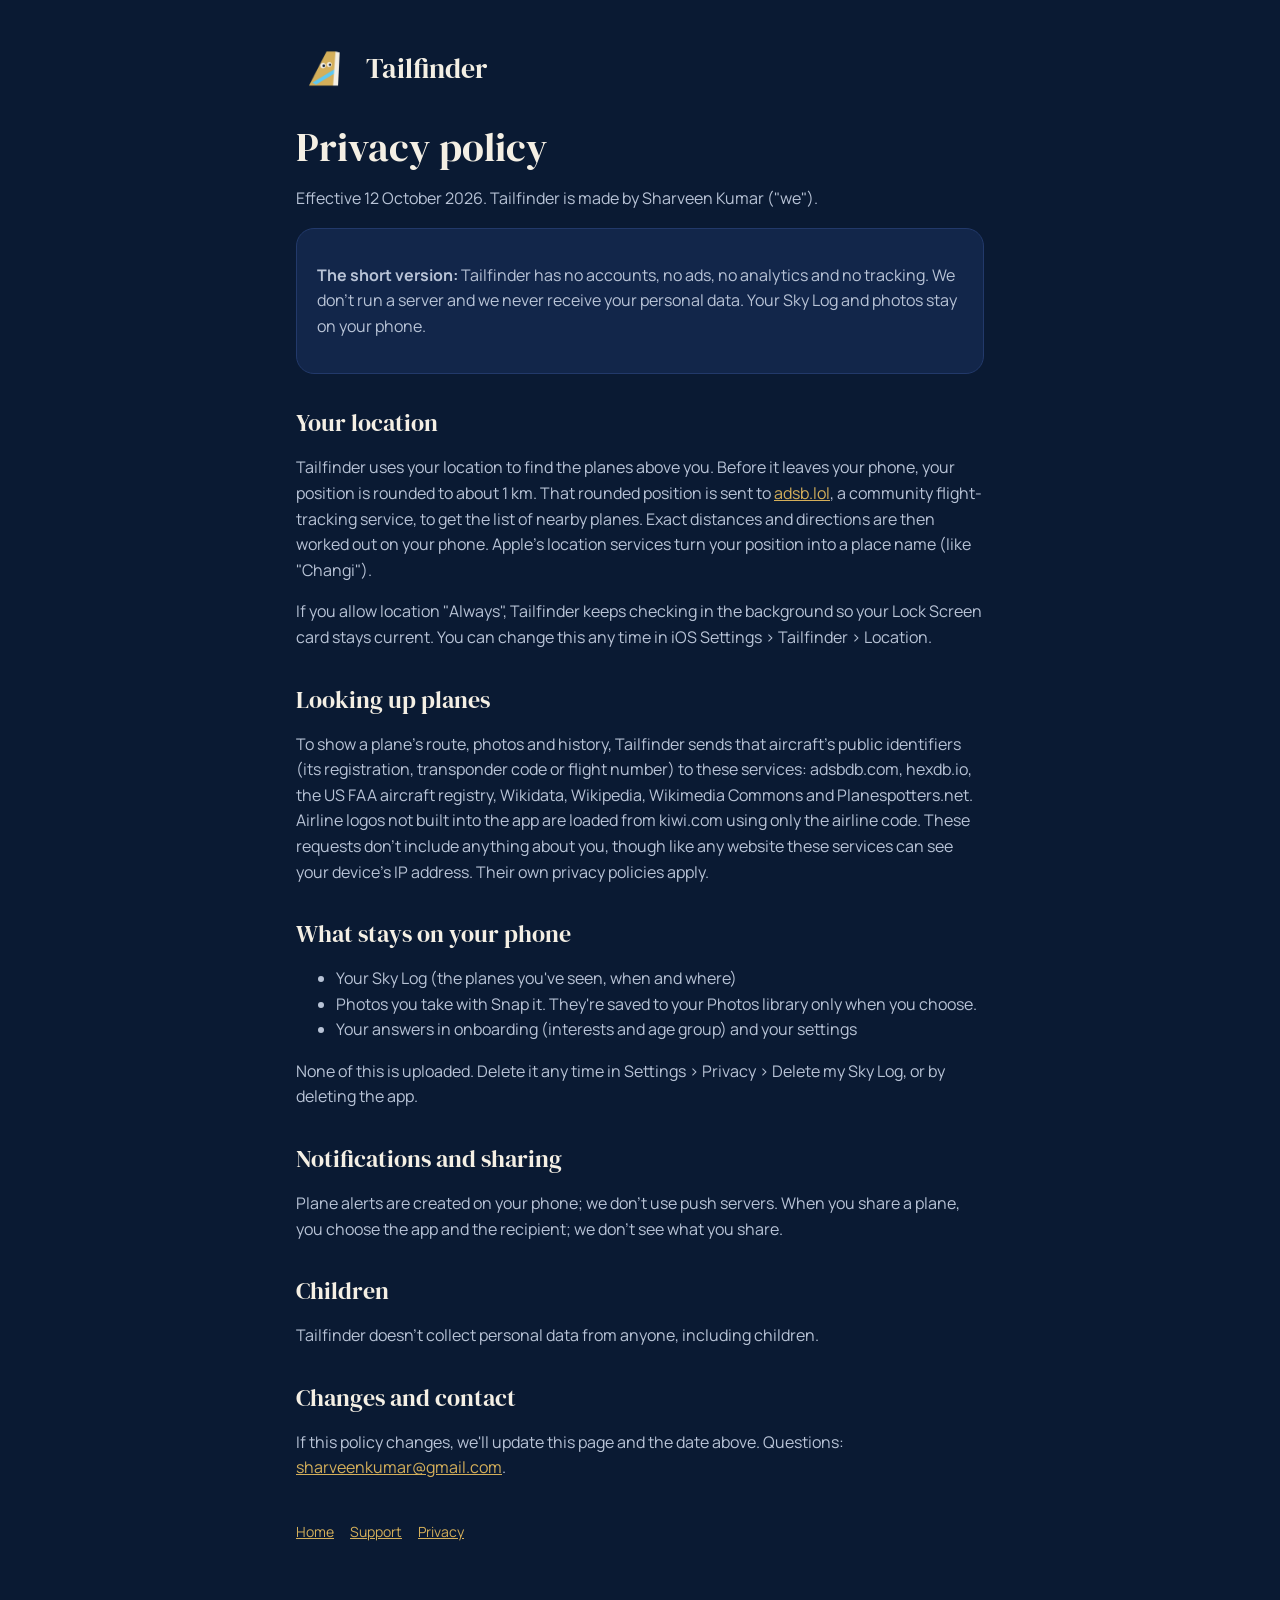
==== privacy.html @ 77a56c23 "Tailfinder support and privacy pages Co-Authored-By: Claude Opus 5.5 <noreply@anthropic.com>" ====
<!doctype html><html lang="en"><head><meta charset="utf-8"><meta name="viewport" content="width=device-width,initial-scale=1"><link rel="preconnect" href="https://fonts.googleapis.com"><link href="https://fonts.googleapis.com/css2?family=DM+Serif+Display&family=Manrope:wght@400;700;800&display=swap" rel="stylesheet"><link rel="stylesheet" href="style.css"><link rel="icon" href="icon.png"><title>Tailfinder Privacy Policy</title></head><body><main><header><img src="icon.png" alt=""><a href="./">Tailfinder</a></header>
<h1>Privacy policy</h1>
<p>Effective 12 October 2026. Tailfinder is made by Sharveen Kumar ("we").</p>
<div class="card"><p><strong>The short version:</strong> Tailfinder has no accounts, no ads, no analytics and no tracking. We don't run a server and we never receive your personal data. Your Sky Log and photos stay on your phone.</p></div>
<h2>Your location</h2>
<p>Tailfinder uses your location to find the planes above you. Before it leaves your phone, your position is rounded to about 1 km. That rounded position is sent to <a href="https://adsb.lol">adsb.lol</a>, a community flight-tracking service, to get the list of nearby planes. Exact distances and directions are then worked out on your phone. Apple's location services turn your position into a place name (like "Changi").</p>
<p>If you allow location "Always", Tailfinder keeps checking in the background so your Lock Screen card stays current. You can change this any time in iOS Settings › Tailfinder › Location.</p>
<h2>Looking up planes</h2>
<p>To show a plane's route, photos and history, Tailfinder sends that aircraft's public identifiers (its registration, transponder code or flight number) to these services: adsbdb.com, hexdb.io, the US FAA aircraft registry, Wikidata, Wikipedia, Wikimedia Commons and Planespotters.net. Airline logos not built into the app are loaded from kiwi.com using only the airline code. These requests don't include anything about you, though like any website these services can see your device's IP address. Their own privacy policies apply.</p>
<h2>What stays on your phone</h2>
<ul>
<li>Your Sky Log (the planes you've seen, when and where)</li>
<li>Photos you take with Snap it. They're saved to your Photos library only when you choose.</li>
<li>Your answers in onboarding (interests and age group) and your settings</li>
</ul>
<p>None of this is uploaded. Delete it any time in Settings › Privacy › Delete my Sky Log, or by deleting the app.</p>
<h2>Notifications and sharing</h2>
<p>Plane alerts are created on your phone; we don't use push servers. When you share a plane, you choose the app and the recipient; we don't see what you share.</p>
<h2>Children</h2>
<p>Tailfinder doesn't collect personal data from anyone, including children.</p>
<h2>Changes and contact</h2>
<p>If this policy changes, we'll update this page and the date above. Questions: <a href="mailto:sharveenkumar@gmail.com?subject=Tailfinder%20privacy">sharveenkumar@gmail.com</a>.</p>
<nav><a href="./">Home</a><a href="support.html">Support</a><a href="privacy.html">Privacy</a></nav></main></body></html>
---- style.css ----
:root{--midnight:#0A1A33;--panel:#12264A;--line:#22396A;--gold:#D4AF5A;--sky:#5EC8F2;--linen:#F4EFE4;--mist:#B8C3D6;--dim:#8FA3C2}
*{box-sizing:border-box}
body{margin:0;background:var(--midnight);color:var(--linen);font:16px/1.6 "Manrope",system-ui,-apple-system,sans-serif}
main{max-width:720px;margin:0 auto;padding:40px 16px 64px}
header{display:flex;align-items:center;gap:14px;margin-bottom:28px}
header img{width:56px;height:56px;border-radius:13px}
header a{color:var(--linen);text-decoration:none;font:28px "DM Serif Display",Georgia,serif}
h1{font:400 40px/1.15 "DM Serif Display",Georgia,serif;margin:0 0 12px}
h2{font:400 24px "DM Serif Display",Georgia,serif;margin:32px 0 8px}
p,li{color:var(--mist)}
a{color:var(--gold)}
.card{background:var(--panel);border:1px solid var(--line);border-radius:18px;padding:18px 20px;margin:14px 0}
.eyebrow{color:var(--gold);font-weight:800;letter-spacing:.12em;text-transform:uppercase;font-size:12px}
nav{margin-top:40px;color:var(--dim);font-size:14px}
nav a{margin-right:16px}
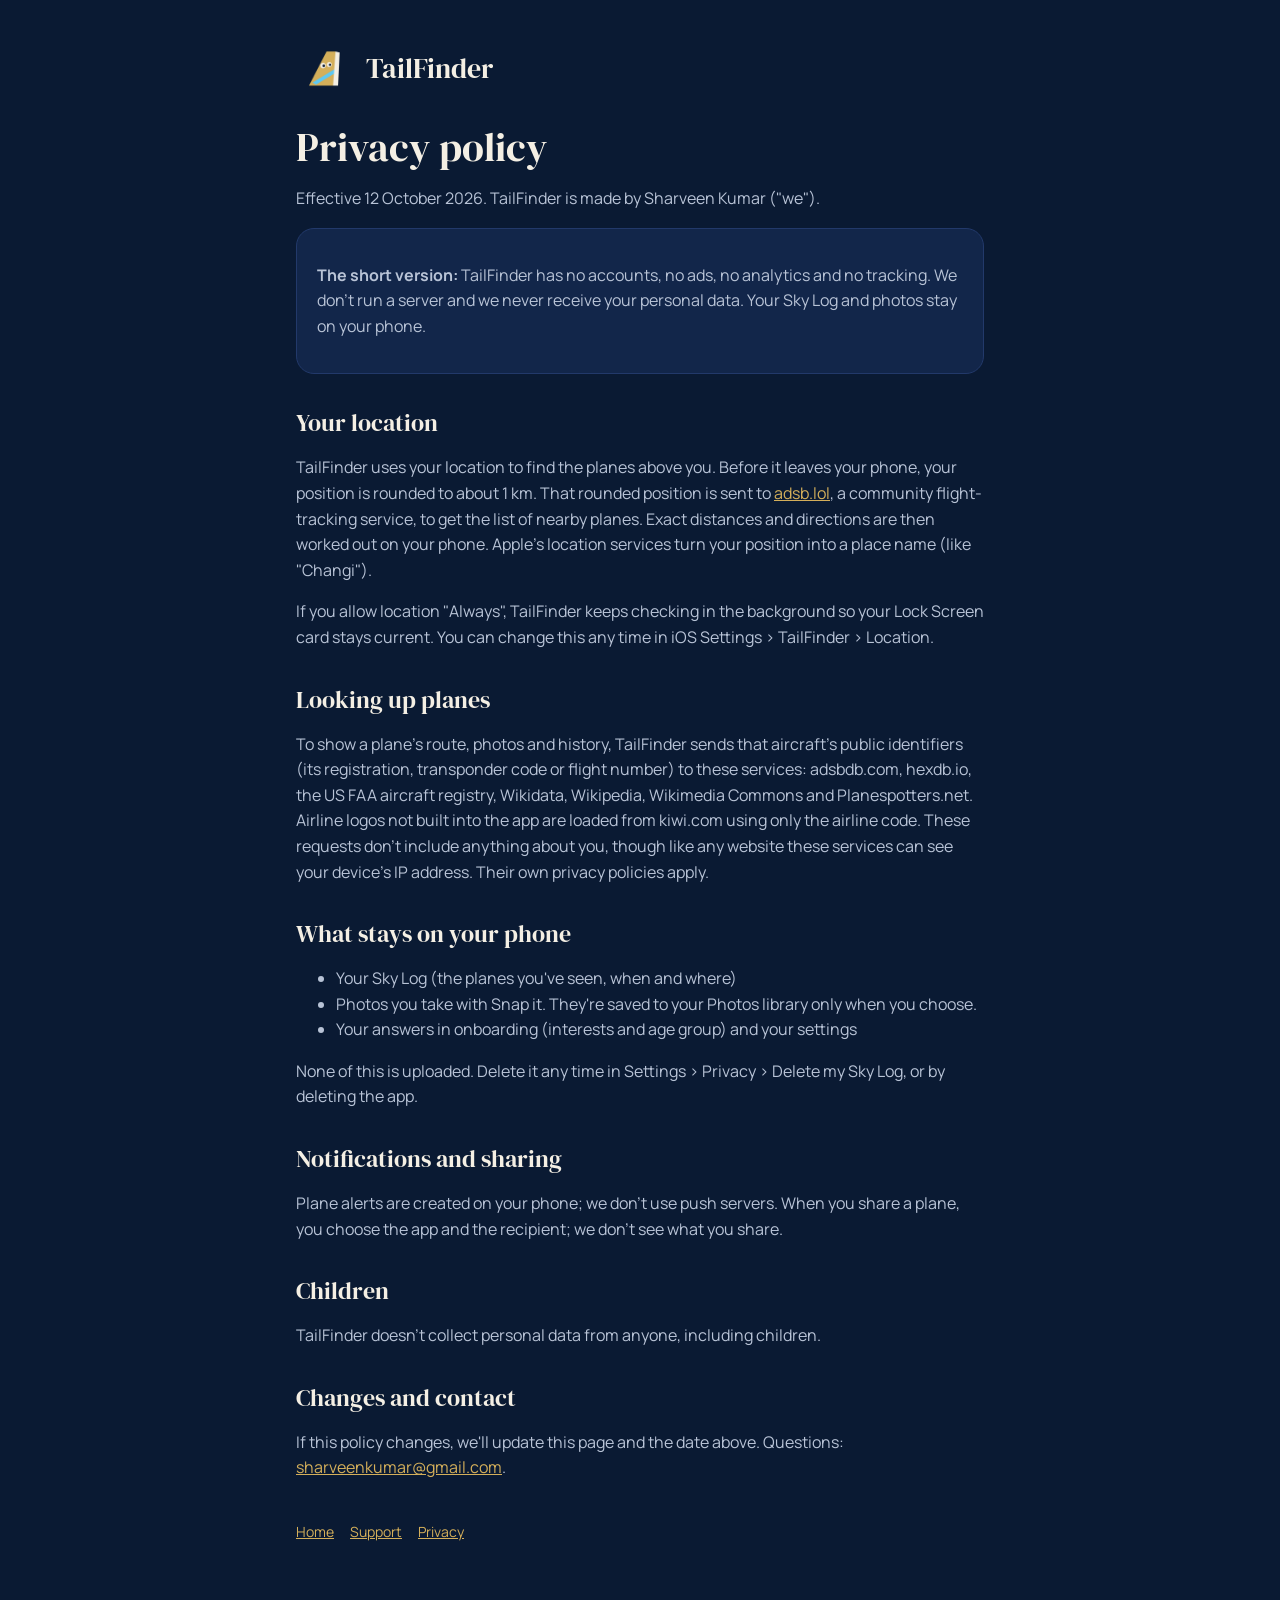
==== commit f5c661e5: "Spell the name TailFinder Co-Authored-By: Claude Opus 5.5 <noreply@anthropic.com>" ====
--- a/privacy.html
+++ b/privacy.html
@@ -1,12 +1,12 @@
-<!doctype html><html lang="en"><head><meta charset="utf-8"><meta name="viewport" content="width=device-width,initial-scale=1"><link rel="preconnect" href="https://fonts.googleapis.com"><link href="https://fonts.googleapis.com/css2?family=DM+Serif+Display&family=Manrope:wght@400;700;800&display=swap" rel="stylesheet"><link rel="stylesheet" href="style.css"><link rel="icon" href="icon.png"><title>Tailfinder Privacy Policy</title></head><body><main><header><img src="icon.png" alt=""><a href="./">Tailfinder</a></header>
+<!doctype html><html lang="en"><head><meta charset="utf-8"><meta name="viewport" content="width=device-width,initial-scale=1"><link rel="preconnect" href="https://fonts.googleapis.com"><link href="https://fonts.googleapis.com/css2?family=DM+Serif+Display&family=Manrope:wght@400;700;800&display=swap" rel="stylesheet"><link rel="stylesheet" href="style.css"><link rel="icon" href="icon.png"><title>TailFinder Privacy Policy</title></head><body><main><header><img src="icon.png" alt=""><a href="./">TailFinder</a></header>
 <h1>Privacy policy</h1>
-<p>Effective 12 October 2026. Tailfinder is made by Sharveen Kumar ("we").</p>
-<div class="card"><p><strong>The short version:</strong> Tailfinder has no accounts, no ads, no analytics and no tracking. We don't run a server and we never receive your personal data. Your Sky Log and photos stay on your phone.</p></div>
+<p>Effective 12 October 2026. TailFinder is made by Sharveen Kumar ("we").</p>
+<div class="card"><p><strong>The short version:</strong> TailFinder has no accounts, no ads, no analytics and no tracking. We don't run a server and we never receive your personal data. Your Sky Log and photos stay on your phone.</p></div>
 <h2>Your location</h2>
-<p>Tailfinder uses your location to find the planes above you. Before it leaves your phone, your position is rounded to about 1 km. That rounded position is sent to <a href="https://adsb.lol">adsb.lol</a>, a community flight-tracking service, to get the list of nearby planes. Exact distances and directions are then worked out on your phone. Apple's location services turn your position into a place name (like "Changi").</p>
-<p>If you allow location "Always", Tailfinder keeps checking in the background so your Lock Screen card stays current. You can change this any time in iOS Settings › Tailfinder › Location.</p>
+<p>TailFinder uses your location to find the planes above you. Before it leaves your phone, your position is rounded to about 1 km. That rounded position is sent to <a href="https://adsb.lol">adsb.lol</a>, a community flight-tracking service, to get the list of nearby planes. Exact distances and directions are then worked out on your phone. Apple's location services turn your position into a place name (like "Changi").</p>
+<p>If you allow location "Always", TailFinder keeps checking in the background so your Lock Screen card stays current. You can change this any time in iOS Settings › TailFinder › Location.</p>
 <h2>Looking up planes</h2>
-<p>To show a plane's route, photos and history, Tailfinder sends that aircraft's public identifiers (its registration, transponder code or flight number) to these services: adsbdb.com, hexdb.io, the US FAA aircraft registry, Wikidata, Wikipedia, Wikimedia Commons and Planespotters.net. Airline logos not built into the app are loaded from kiwi.com using only the airline code. These requests don't include anything about you, though like any website these services can see your device's IP address. Their own privacy policies apply.</p>
+<p>To show a plane's route, photos and history, TailFinder sends that aircraft's public identifiers (its registration, transponder code or flight number) to these services: adsbdb.com, hexdb.io, the US FAA aircraft registry, Wikidata, Wikipedia, Wikimedia Commons and Planespotters.net. Airline logos not built into the app are loaded from kiwi.com using only the airline code. These requests don't include anything about you, though like any website these services can see your device's IP address. Their own privacy policies apply.</p>
 <h2>What stays on your phone</h2>
 <ul>
 <li>Your Sky Log (the planes you've seen, when and where)</li>
@@ -17,7 +17,7 @@
 <h2>Notifications and sharing</h2>
 <p>Plane alerts are created on your phone; we don't use push servers. When you share a plane, you choose the app and the recipient; we don't see what you share.</p>
 <h2>Children</h2>
-<p>Tailfinder doesn't collect personal data from anyone, including children.</p>
+<p>TailFinder doesn't collect personal data from anyone, including children.</p>
 <h2>Changes and contact</h2>
-<p>If this policy changes, we'll update this page and the date above. Questions: <a href="mailto:sharveenkumar@gmail.com?subject=Tailfinder%20privacy">sharveenkumar@gmail.com</a>.</p>
+<p>If this policy changes, we'll update this page and the date above. Questions: <a href="mailto:sharveenkumar@gmail.com?subject=TailFinder%20privacy">sharveenkumar@gmail.com</a>.</p>
 <nav><a href="./">Home</a><a href="support.html">Support</a><a href="privacy.html">Privacy</a></nav></main></body></html>
